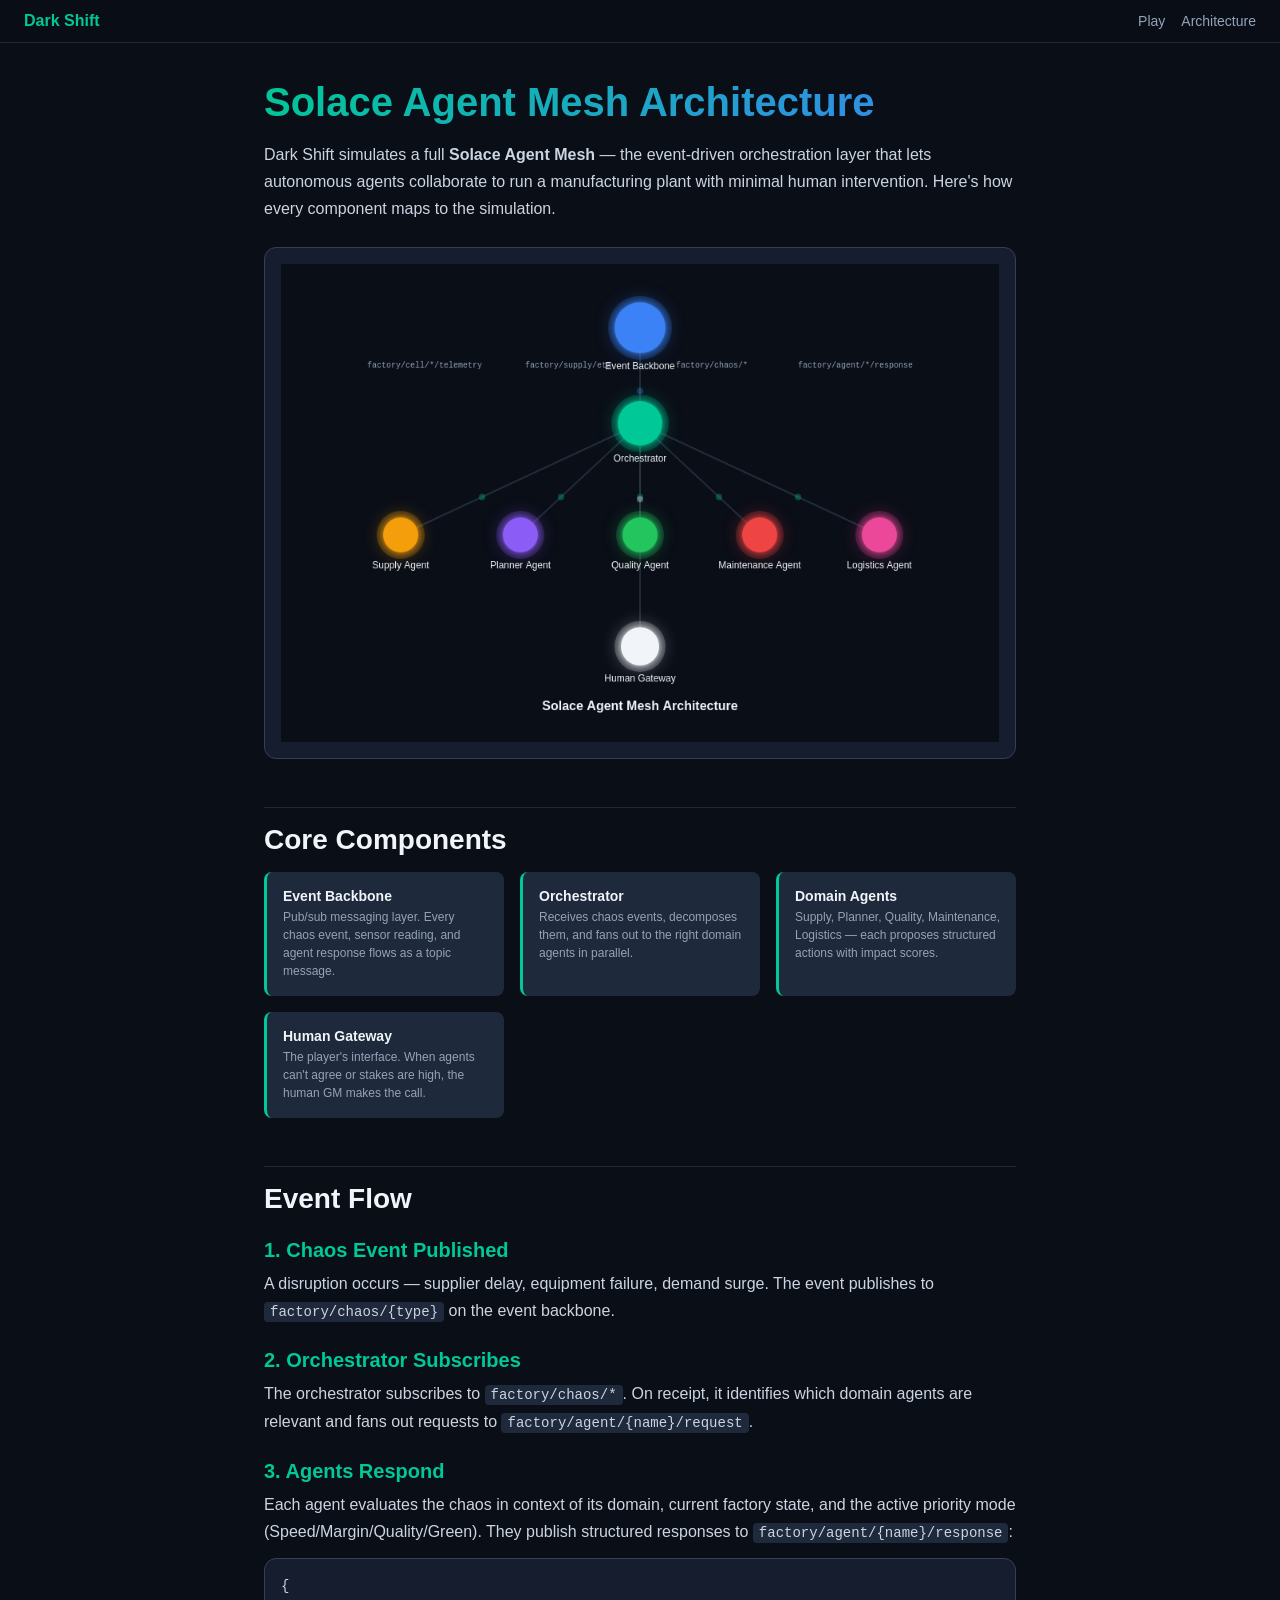
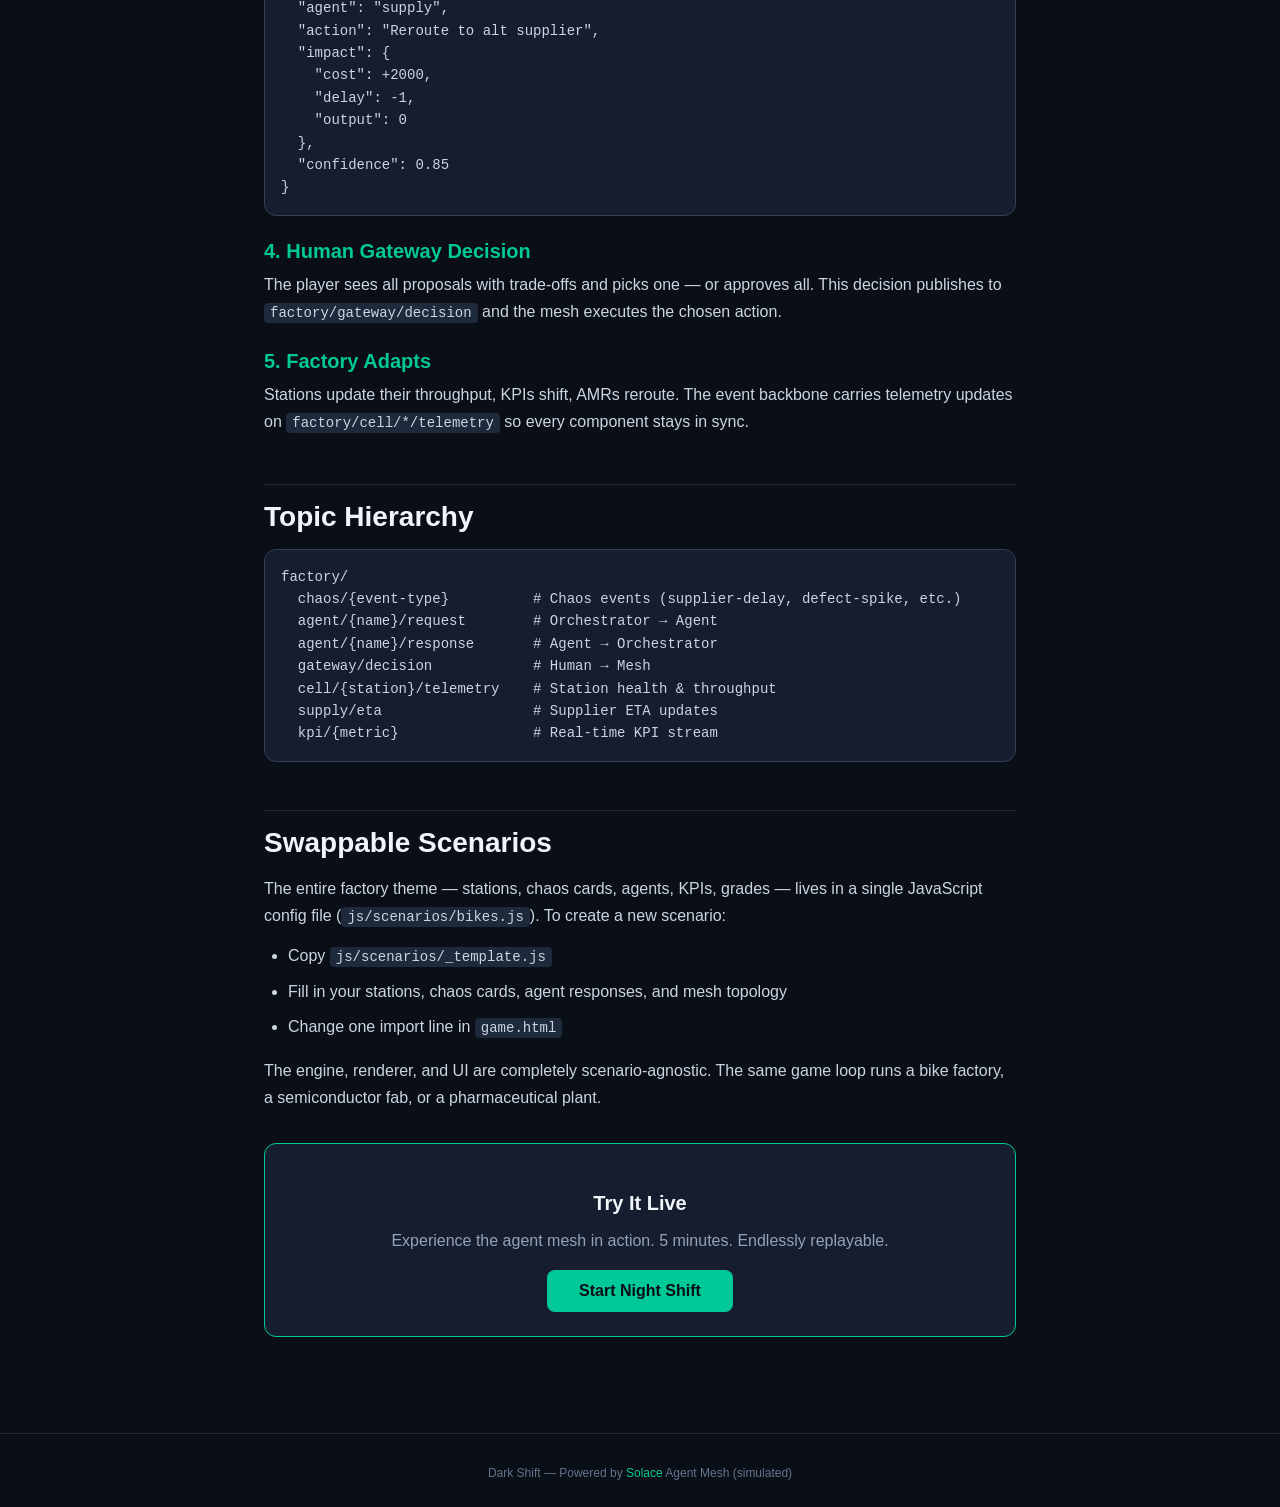
==== docs.html @ e668618f "Add composable Dark Shift factory simulation Multi-page architecture with swappable scenario configs" ====
<!DOCTYPE html>
<html lang="en">
<head>
<meta charset="UTF-8">
<meta name="viewport" content="width=device-width, initial-scale=1.0">
<title>Dark Shift — Solace Agent Mesh Architecture</title>
<meta name="description" content="How the Solace Agent Mesh powers the Dark Shift factory simulation">
<link rel="stylesheet" href="css/tokens.css">
<style>
  body { overflow-x: hidden; }

  .top-nav {
    position: fixed; top: 0; left: 0; right: 0; z-index: 50;
    padding: var(--sp-3) var(--sp-6);
    display: flex; justify-content: space-between; align-items: center;
    background: rgba(10,14,23,0.8); backdrop-filter: blur(12px);
    border-bottom: 1px solid var(--bg-2);
  }
  .top-nav .logo { font-weight: 700; font-size: var(--fs-md); color: var(--accent); }
  .top-nav .nav-links { display: flex; gap: var(--sp-4); }
  .top-nav .nav-links a { color: var(--fg-2); font-size: var(--fs-sm); transition: var(--transition); }
  .top-nav .nav-links a:hover { color: var(--accent); text-decoration: none; }

  .docs-container {
    max-width: 800px; margin: 0 auto;
    padding: 80px var(--sp-6) var(--sp-12);
  }

  .docs-container h1 {
    font-size: var(--fs-2xl); font-weight: 800; margin-bottom: var(--sp-4);
    background: linear-gradient(135deg, var(--accent), var(--info));
    -webkit-background-clip: text; -webkit-text-fill-color: transparent;
    background-clip: text;
  }
  .docs-container h2 {
    font-size: var(--fs-xl); font-weight: 700;
    margin-top: var(--sp-12); margin-bottom: var(--sp-4);
    padding-top: var(--sp-4); border-top: 1px solid var(--bg-2);
  }
  .docs-container h3 {
    font-size: var(--fs-lg); font-weight: 600;
    margin-top: var(--sp-6); margin-bottom: var(--sp-2);
    color: var(--accent);
  }
  .docs-container p, .docs-container li {
    font-size: var(--fs-md); color: var(--fg-1);
    line-height: 1.7; margin-bottom: var(--sp-3);
  }
  .docs-container ul { padding-left: var(--sp-6); margin-bottom: var(--sp-4); }
  .docs-container li { margin-bottom: var(--sp-2); }
  .docs-container code {
    font-family: var(--font-mono); font-size: var(--fs-sm);
    background: var(--bg-2); padding: 2px 6px; border-radius: 4px;
  }
  .docs-container pre {
    background: var(--bg-card); border: 1px solid var(--bg-3);
    border-radius: var(--radius-lg); padding: var(--sp-4);
    overflow-x: auto; margin-bottom: var(--sp-4);
    font-family: var(--font-mono); font-size: var(--fs-sm);
    color: var(--fg-1); line-height: 1.6;
  }

  /* Mesh diagram */
  .mesh-diagram {
    background: var(--bg-card); border: 1px solid var(--bg-3);
    border-radius: var(--radius-lg); padding: var(--sp-4);
    margin: var(--sp-6) 0; text-align: center;
  }
  .mesh-diagram canvas { max-width: 100%; }

  /* Component cards */
  .component-grid {
    display: grid; grid-template-columns: repeat(auto-fit, minmax(220px, 1fr));
    gap: var(--sp-4); margin: var(--sp-4) 0;
  }
  .component-card {
    background: var(--bg-2); border-radius: var(--radius);
    padding: var(--sp-4); border-left: 3px solid var(--accent);
  }
  .component-card h4 { font-size: var(--fs-sm); font-weight: 600; margin-bottom: var(--sp-1); }
  .component-card p { font-size: var(--fs-xs); color: var(--fg-2); line-height: 1.5; margin-bottom: 0; }

  .cta-box {
    background: var(--bg-card); border: 1px solid var(--accent);
    border-radius: var(--radius-lg); padding: var(--sp-6);
    text-align: center; margin-top: var(--sp-8);
  }
  .cta-box h3 { color: var(--fg-0); margin-bottom: var(--sp-3); }
  .cta-box p { color: var(--fg-2); margin-bottom: var(--sp-4); }

  footer {
    padding: var(--sp-8); text-align: center;
    color: var(--fg-3); font-size: var(--fs-xs);
    border-top: 1px solid var(--bg-2); margin-top: var(--sp-12);
  }
  footer a { color: var(--accent); }
</style>
</head>
<body>

<!-- NAV -->
<nav class="top-nav">
  <a href="index.html" class="logo" style="text-decoration:none;">Dark Shift</a>
  <div class="nav-links">
    <a href="game.html">Play</a>
    <a href="docs.html">Architecture</a>
  </div>
</nav>

<div class="docs-container">

<h1>Solace Agent Mesh Architecture</h1>
<p>
  Dark Shift simulates a full <strong>Solace Agent Mesh</strong> — the event-driven orchestration layer
  that lets autonomous agents collaborate to run a manufacturing plant with minimal human intervention.
  Here's how every component maps to the simulation.
</p>

<!-- Live Mesh Diagram -->
<div class="mesh-diagram">
  <canvas id="mesh-canvas" width="900" height="600"></canvas>
</div>

<h2>Core Components</h2>

<div class="component-grid">
  <div class="component-card">
    <h4>Event Backbone</h4>
    <p>Pub/sub messaging layer. Every chaos event, sensor reading, and agent response flows as a topic message.</p>
  </div>
  <div class="component-card">
    <h4>Orchestrator</h4>
    <p>Receives chaos events, decomposes them, and fans out to the right domain agents in parallel.</p>
  </div>
  <div class="component-card">
    <h4>Domain Agents</h4>
    <p>Supply, Planner, Quality, Maintenance, Logistics — each proposes structured actions with impact scores.</p>
  </div>
  <div class="component-card">
    <h4>Human Gateway</h4>
    <p>The player's interface. When agents can't agree or stakes are high, the human GM makes the call.</p>
  </div>
</div>

<h2>Event Flow</h2>

<h3>1. Chaos Event Published</h3>
<p>
  A disruption occurs — supplier delay, equipment failure, demand surge. The event publishes to
  <code>factory/chaos/{type}</code> on the event backbone.
</p>

<h3>2. Orchestrator Subscribes</h3>
<p>
  The orchestrator subscribes to <code>factory/chaos/*</code>. On receipt, it identifies which
  domain agents are relevant and fans out requests to <code>factory/agent/{name}/request</code>.
</p>

<h3>3. Agents Respond</h3>
<p>
  Each agent evaluates the chaos in context of its domain, current factory state, and the active
  priority mode (Speed/Margin/Quality/Green). They publish structured responses to
  <code>factory/agent/{name}/response</code>:
</p>
<pre>{
  "agent": "supply",
  "action": "Reroute to alt supplier",
  "impact": {
    "cost": +2000,
    "delay": -1,
    "output": 0
  },
  "confidence": 0.85
}</pre>

<h3>4. Human Gateway Decision</h3>
<p>
  The player sees all proposals with trade-offs and picks one — or approves all. This decision
  publishes to <code>factory/gateway/decision</code> and the mesh executes the chosen action.
</p>

<h3>5. Factory Adapts</h3>
<p>
  Stations update their throughput, KPIs shift, AMRs reroute. The event backbone carries
  telemetry updates on <code>factory/cell/*/telemetry</code> so every component stays in sync.
</p>

<h2>Topic Hierarchy</h2>
<pre>factory/
  chaos/{event-type}          # Chaos events (supplier-delay, defect-spike, etc.)
  agent/{name}/request        # Orchestrator → Agent
  agent/{name}/response       # Agent → Orchestrator
  gateway/decision            # Human → Mesh
  cell/{station}/telemetry    # Station health & throughput
  supply/eta                  # Supplier ETA updates
  kpi/{metric}                # Real-time KPI stream</pre>

<h2>Swappable Scenarios</h2>
<p>
  The entire factory theme — stations, chaos cards, agents, KPIs, grades — lives in a single
  JavaScript config file (<code>js/scenarios/bikes.js</code>). To create a new scenario:
</p>
<ul>
  <li>Copy <code>js/scenarios/_template.js</code></li>
  <li>Fill in your stations, chaos cards, agent responses, and mesh topology</li>
  <li>Change one import line in <code>game.html</code></li>
</ul>
<p>
  The engine, renderer, and UI are completely scenario-agnostic. The same game loop runs
  a bike factory, a semiconductor fab, or a pharmaceutical plant.
</p>

<div class="cta-box">
  <h3>Try It Live</h3>
  <p>Experience the agent mesh in action. 5 minutes. Endlessly replayable.</p>
  <a href="game.html" class="btn btn-primary btn-lg">Start Night Shift</a>
</div>

</div>

<footer>
  <p>Dark Shift — Powered by <a href="https://solace.com" target="_blank" rel="noopener">Solace</a> Agent Mesh (simulated)</p>
</footer>

<!-- Render mesh diagram -->
<script type="module">
  import scenario from './js/scenarios/bikes.js';

  const canvas = document.getElementById('mesh-canvas');
  const ctx = canvas.getContext('2d');
  const w = 900, h = 600;

  function draw() {
    const isDark = document.documentElement.getAttribute('data-theme') !== 'light';
    const bg = isDark ? '#0a0e17' : '#f8fafc';
    const fg = isDark ? '#f1f5f9' : '#0f172a';
    const fg2 = isDark ? '#94a3b8' : '#64748b';
    const line = isDark ? '#334155' : '#cbd5e1';

    ctx.fillStyle = bg;
    ctx.fillRect(0, 0, w, h);

    const nodes = scenario.meshNodes || [];
    const edges = scenario.meshEdges || [];
    const topics = scenario.meshTopics || [];

    edges.forEach(([fromId, toId]) => {
      const from = nodes.find(n => n.id === fromId);
      const to = nodes.find(n => n.id === toId);
      if (!from || !to) return;
      ctx.save();
      ctx.strokeStyle = line; ctx.lineWidth = 2; ctx.globalAlpha = 0.6;
      ctx.beginPath(); ctx.moveTo(from.x, from.y); ctx.lineTo(to.x, to.y); ctx.stroke();
      const t = (Date.now() % 2000) / 2000;
      ctx.fillStyle = from.color; ctx.globalAlpha = 1 - t;
      ctx.beginPath();
      ctx.arc(from.x + (to.x - from.x) * t, from.y + (to.y - from.y) * t, 4, 0, Math.PI * 2);
      ctx.fill();
      ctx.restore();
    });

    nodes.forEach(n => {
      ctx.save();
      ctx.shadowColor = n.color; ctx.shadowBlur = 20;
      ctx.fillStyle = n.color; ctx.globalAlpha = 0.2;
      ctx.beginPath(); ctx.arc(n.x, n.y, n.size + 8, 0, Math.PI * 2); ctx.fill();
      ctx.globalAlpha = 1; ctx.shadowBlur = 10;
      ctx.beginPath(); ctx.arc(n.x, n.y, n.size, 0, Math.PI * 2); ctx.fill();
      ctx.shadowBlur = 0; ctx.fillStyle = fg;
      ctx.font = '12px Inter, sans-serif'; ctx.textAlign = 'center';
      ctx.fillText(n.label, n.x, n.y + n.size + 20);
      ctx.restore();
    });

    ctx.fillStyle = fg2; ctx.font = '10px JetBrains Mono, monospace'; ctx.textAlign = 'center';
    topics.forEach((t, i) => {
      const spacing = w / (topics.length + 1);
      ctx.fillText(t, spacing * (i + 1), 130);
    });

    ctx.fillStyle = fg; ctx.font = 'bold 16px Inter, sans-serif'; ctx.textAlign = 'center';
    ctx.fillText('Solace Agent Mesh Architecture', 450, 560);

    requestAnimationFrame(draw);
  }
  draw();
</script>
</body>
</html>
---- css/tokens.css ----
/* ═══════════════════════════════════════════
   DESIGN TOKENS — Nexus Palette
   Shared across all pages.
   ═══════════════════════════════════════════ */
:root {
  --bg-0: #0a0e17; --bg-1: #111827; --bg-2: #1e293b;
  --bg-3: #334155; --bg-card: #151d2e;
  --fg-0: #f1f5f9; --fg-1: #cbd5e1; --fg-2: #94a3b8; --fg-3: #64748b;
  --accent: #00c896; --accent-dim: #00a87d; --accent-glow: rgba(0,200,150,0.25);
  --warn: #f59e0b; --danger: #ef4444; --info: #3b82f6;
  --success: #22c55e;
  --sp-1: 4px; --sp-2: 8px; --sp-3: 12px; --sp-4: 16px;
  --sp-5: 20px; --sp-6: 24px; --sp-8: 32px; --sp-12: 48px;
  --radius: 8px; --radius-lg: 12px;
  --font: 'Inter', -apple-system, BlinkMacSystemFont, 'Segoe UI', sans-serif;
  --font-mono: 'JetBrains Mono', 'Fira Code', monospace;
  --fs-xs: clamp(0.7rem, 0.65rem + 0.25vw, 0.75rem);
  --fs-sm: clamp(0.8rem, 0.75rem + 0.25vw, 0.875rem);
  --fs-md: clamp(0.9rem, 0.85rem + 0.25vw, 1rem);
  --fs-lg: clamp(1.1rem, 1rem + 0.5vw, 1.25rem);
  --fs-xl: clamp(1.3rem, 1.1rem + 1vw, 1.75rem);
  --fs-2xl: clamp(1.6rem, 1.2rem + 2vw, 2.5rem);
  --fs-3xl: clamp(2rem, 1.5rem + 2.5vw, 3.5rem);
  --transition: 200ms ease;
  --shadow: 0 4px 24px rgba(0,0,0,0.4);
  --shadow-glow: 0 0 20px var(--accent-glow);
  color-scheme: dark;
}
[data-theme="light"] {
  --bg-0: #f8fafc; --bg-1: #f1f5f9; --bg-2: #e2e8f0;
  --bg-3: #cbd5e1; --bg-card: #ffffff;
  --fg-0: #0f172a; --fg-1: #334155; --fg-2: #64748b; --fg-3: #94a3b8;
  --shadow: 0 4px 24px rgba(0,0,0,0.1);
  color-scheme: light;
}

/* ═══════════════════════════════════════════
   RESET & BASE
   ═══════════════════════════════════════════ */
*, *::before, *::after { box-sizing: border-box; margin: 0; padding: 0; }
html { font-family: var(--font); font-size: 16px; -webkit-font-smoothing: antialiased; }
body { background: var(--bg-0); color: var(--fg-0); min-height: 100dvh; }
a { color: var(--accent); text-decoration: none; }
a:hover { text-decoration: underline; }
button { font-family: inherit; cursor: pointer; border: none; background: none; color: inherit; }
canvas { display: block; }

/* ═══════════════════════════════════════════
   SHARED COMPONENTS
   ═══════════════════════════════════════════ */

/* Buttons */
.btn {
  padding: var(--sp-2) var(--sp-4); border-radius: var(--radius);
  font-size: var(--fs-sm); font-weight: 600;
  transition: var(--transition); display: inline-flex;
  align-items: center; gap: var(--sp-2);
}
.btn-primary { background: var(--accent); color: var(--bg-0); }
.btn-primary:hover { background: var(--accent-dim); }
.btn-secondary { background: var(--bg-2); color: var(--fg-1); border: 1px solid var(--bg-3); }
.btn-secondary:hover { background: var(--bg-3); }
.btn-danger { background: var(--danger); color: white; }
.btn-danger:hover { background: #dc2626; }
.btn-sm { padding: var(--sp-1) var(--sp-3); font-size: var(--fs-xs); }
.btn-lg { padding: var(--sp-3) var(--sp-8); font-size: var(--fs-md); }
.btn-block { width: 100%; justify-content: center; }

/* Toast */
.toast {
  position: fixed; top: var(--sp-4); left: 50%; transform: translateX(-50%);
  background: var(--bg-card); border: 1px solid var(--bg-3);
  border-radius: var(--radius-lg); padding: var(--sp-3) var(--sp-5);
  font-size: var(--fs-sm); z-index: 200;
  animation: toastIn 0.3s ease-out, toastOut 0.3s ease-in 2.7s forwards;
  box-shadow: var(--shadow);
}
@keyframes toastIn { from { opacity: 0; transform: translateX(-50%) translateY(-20px); } to { opacity: 1; transform: translateX(-50%) translateY(0); } }
@keyframes toastOut { from { opacity: 1; } to { opacity: 0; } }
@keyframes fadeIn { from { opacity: 0; } to { opacity: 1; } }
@keyframes cardSlideIn { from { opacity: 0; transform: translateY(-20px); } to { opacity: 1; transform: translateY(0); } }

/* Scrollbar */
::-webkit-scrollbar { width: 6px; }
::-webkit-scrollbar-track { background: transparent; }
::-webkit-scrollbar-thumb { background: var(--bg-3); border-radius: 3px; }

/* ═══════════════════════════════════════════
   GAME-SPECIFIC LAYOUT (used by game.html)
   ═══════════════════════════════════════════ */
body.game-page { overflow: hidden; display: flex; flex-direction: column; }

#app {
  display: grid;
  grid-template-columns: 56px 1fr 320px;
  grid-template-rows: 1fr auto;
  height: 100dvh; width: 100vw; gap: 0;
}

/* Left Sidebar */
#sidebar {
  grid-column: 1; grid-row: 1 / -1;
  background: var(--bg-1); border-right: 1px solid var(--bg-3);
  display: flex; flex-direction: column;
  align-items: center; padding: var(--sp-3) 0;
  gap: var(--sp-3); z-index: 10;
}
.sidebar-btn {
  width: 40px; height: 40px; border-radius: var(--radius);
  display: grid; place-items: center;
  background: var(--bg-2); transition: var(--transition);
  position: relative;
}
.sidebar-btn:hover, .sidebar-btn.active { background: var(--accent); color: var(--bg-0); }
.sidebar-btn svg { width: 20px; height: 20px; }
.sidebar-btn .badge {
  position: absolute; top: -4px; right: -4px;
  background: var(--danger); color: white;
  font-size: 10px; min-width: 16px; height: 16px;
  border-radius: 99px; display: grid; place-items: center; font-weight: 700;
}

/* Factory Canvas */
#factory-area {
  grid-column: 2; grid-row: 1;
  position: relative; overflow: hidden; background: var(--bg-0);
}
#factory-canvas { width: 100%; height: 100%; }

.factory-hud {
  position: absolute; top: var(--sp-3); left: var(--sp-3);
  display: flex; gap: var(--sp-2); z-index: 5;
}
.hud-pill {
  background: var(--bg-card); border: 1px solid var(--bg-3);
  border-radius: 99px; padding: var(--sp-1) var(--sp-3);
  font-size: var(--fs-xs); color: var(--fg-2);
  display: flex; align-items: center; gap: var(--sp-1);
  backdrop-filter: blur(8px);
}
.hud-pill .dot { width: 8px; height: 8px; border-radius: 50%; }
.hud-pill .dot.green { background: var(--success); box-shadow: 0 0 6px var(--success); }
.hud-pill .dot.yellow { background: var(--warn); box-shadow: 0 0 6px var(--warn); }
.hud-pill .dot.red { background: var(--danger); box-shadow: 0 0 6px var(--danger); }

#timer-display {
  position: absolute; top: var(--sp-3); right: var(--sp-3);
  background: var(--bg-card); border: 1px solid var(--bg-3);
  border-radius: var(--radius); padding: var(--sp-2) var(--sp-4);
  font-family: var(--font-mono); font-size: var(--fs-lg);
  color: var(--accent); z-index: 5; backdrop-filter: blur(8px);
}

/* Right Panel */
#right-panel {
  grid-column: 3; grid-row: 1;
  background: var(--bg-1); border-left: 1px solid var(--bg-3);
  display: flex; flex-direction: column;
  overflow-y: auto; overflow-x: hidden;
}
.panel-section { padding: var(--sp-4); border-bottom: 1px solid var(--bg-2); }
.panel-title {
  font-size: var(--fs-sm); font-weight: 600;
  color: var(--fg-2); text-transform: uppercase;
  letter-spacing: 0.05em; margin-bottom: var(--sp-3);
}

/* Chaos Card */
.chaos-card {
  background: var(--bg-card); border: 1px solid var(--bg-3);
  border-radius: var(--radius-lg); padding: var(--sp-4);
  position: relative; overflow: hidden; transition: var(--transition);
  animation: cardSlideIn 0.4s ease-out;
}
.chaos-card::before {
  content: ''; position: absolute; top: 0; left: 0; right: 0;
  height: 3px; background: var(--danger);
}
.chaos-card.warn::before { background: var(--warn); }
.chaos-card.info::before { background: var(--info); }
.chaos-card .card-title { font-size: var(--fs-md); font-weight: 600; margin-bottom: var(--sp-1); }
.chaos-card .card-desc { font-size: var(--fs-sm); color: var(--fg-2); line-height: 1.5; margin-bottom: var(--sp-3); }

/* Agent Proposals */
.agent-proposal {
  background: var(--bg-2); border-radius: var(--radius);
  padding: var(--sp-3); margin-bottom: var(--sp-2);
  border-left: 3px solid var(--accent);
  font-size: var(--fs-sm); cursor: pointer; transition: var(--transition);
}
.agent-proposal:hover { background: var(--bg-3); box-shadow: var(--shadow-glow); }
.agent-proposal .agent-name {
  font-weight: 600; color: var(--accent); font-size: var(--fs-xs);
  text-transform: uppercase; letter-spacing: 0.05em;
}
.agent-proposal .agent-action { color: var(--fg-1); margin-top: var(--sp-1); }
.agent-proposal .agent-impact { display: flex; gap: var(--sp-3); margin-top: var(--sp-2); font-size: var(--fs-xs); color: var(--fg-3); }
.impact-tag { padding: 2px 6px; border-radius: 4px; font-weight: 500; }
.impact-tag.positive { background: rgba(34,197,94,0.15); color: var(--success); }
.impact-tag.negative { background: rgba(239,68,68,0.15); color: var(--danger); }
.impact-tag.neutral { background: rgba(59,130,246,0.15); color: var(--info); }

/* Priority Dial */
#priority-dial { display: grid; grid-template-columns: 1fr 1fr; gap: var(--sp-2); }
.dial-btn {
  padding: var(--sp-3); border-radius: var(--radius);
  background: var(--bg-2); border: 2px solid transparent;
  text-align: center; transition: var(--transition);
  font-size: var(--fs-sm); font-weight: 500;
}
.dial-btn:hover { border-color: var(--fg-3); }
.dial-btn.active { border-color: var(--accent); background: rgba(0,200,150,0.1); color: var(--accent); }
.dial-btn .dial-icon { font-size: var(--fs-lg); margin-bottom: var(--sp-1); display: block; }

/* Bottom Dashboard */
#dashboard {
  grid-column: 1 / -1; grid-row: 2;
  background: var(--bg-1); border-top: 1px solid var(--bg-3);
  display: flex; align-items: center;
  padding: var(--sp-3) var(--sp-4);
  gap: var(--sp-6); overflow-x: auto; min-height: 72px;
}
.kpi { display: flex; flex-direction: column; gap: 2px; min-width: 100px; }
.kpi-label { font-size: var(--fs-xs); color: var(--fg-3); text-transform: uppercase; letter-spacing: 0.04em; }
.kpi-value { font-size: var(--fs-xl); font-weight: 700; font-family: var(--font-mono); transition: color 0.3s; }
.kpi-sep { width: 1px; height: 40px; background: var(--bg-3); flex-shrink: 0; }

/* Overlays */
#mesh-overlay {
  position: fixed; inset: 0; z-index: 50;
  background: rgba(10,14,23,0.85); backdrop-filter: blur(12px);
  display: none; place-items: center; opacity: 0; transition: opacity 0.3s;
}
#mesh-overlay.visible { display: grid; opacity: 1; }
#mesh-overlay canvas { max-width: 90vw; max-height: 80vh; }

.game-screen {
  position: fixed; inset: 0; z-index: 100; background: var(--bg-0);
  display: none; flex-direction: column;
}
.game-screen.visible { display: flex; justify-content: center; align-items: center; }

#intro-screen { text-align: center; }
#intro-screen h1 {
  font-size: var(--fs-2xl); font-weight: 800;
  background: linear-gradient(135deg, var(--accent), var(--info));
  -webkit-background-clip: text; -webkit-text-fill-color: transparent;
  background-clip: text; margin-bottom: var(--sp-3);
}
#intro-screen .subtitle { font-size: var(--fs-lg); color: var(--fg-2); margin-bottom: var(--sp-8); max-width: 500px; }

#gameover-screen { text-align: center; }
#gameover-screen h1 { font-size: var(--fs-2xl); font-weight: 800; margin-bottom: var(--sp-2); }
.final-grade { font-size: 4rem; font-weight: 900; color: var(--accent); margin: var(--sp-4) 0; }
.final-stats { display: grid; grid-template-columns: repeat(3, 1fr); gap: var(--sp-4); margin: var(--sp-6) 0; max-width: 500px; }
.final-stat { text-align: center; }
.final-stat .val { font-size: var(--fs-xl); font-weight: 700; font-family: var(--font-mono); }
.final-stat .lbl { font-size: var(--fs-xs); color: var(--fg-3); margin-top: var(--sp-1); }

/* Event Log */
#event-log {
  position: fixed; left: 64px; bottom: 80px;
  width: 340px; max-height: 300px;
  background: var(--bg-card); border: 1px solid var(--bg-3);
  border-radius: var(--radius-lg); overflow: hidden; z-index: 20;
  display: none; backdrop-filter: blur(8px);
}
#event-log.visible { display: block; }
#event-log .log-header { padding: var(--sp-3) var(--sp-4); border-bottom: 1px solid var(--bg-2); font-size: var(--fs-sm); font-weight: 600; }
#event-log .log-body { overflow-y: auto; max-height: 250px; padding: var(--sp-2); }
.log-entry {
  padding: var(--sp-2) var(--sp-3); font-size: var(--fs-xs); color: var(--fg-2);
  border-bottom: 1px solid var(--bg-2); display: flex; gap: var(--sp-2); animation: fadeIn 0.3s;
}
.log-entry .log-time { color: var(--fg-3); font-family: var(--font-mono); white-space: nowrap; }
.log-entry .log-topic { color: var(--accent); font-family: var(--font-mono); }

/* Responsive */
@media (max-width: 900px) {
  #app { grid-template-columns: 48px 1fr; grid-template-rows: 1fr 200px auto; }
  #right-panel {
    grid-column: 1 / -1; grid-row: 2;
    flex-direction: row; overflow-x: auto;
    border-left: none; border-top: 1px solid var(--bg-3);
  }
  #dashboard { grid-row: 3; }
}
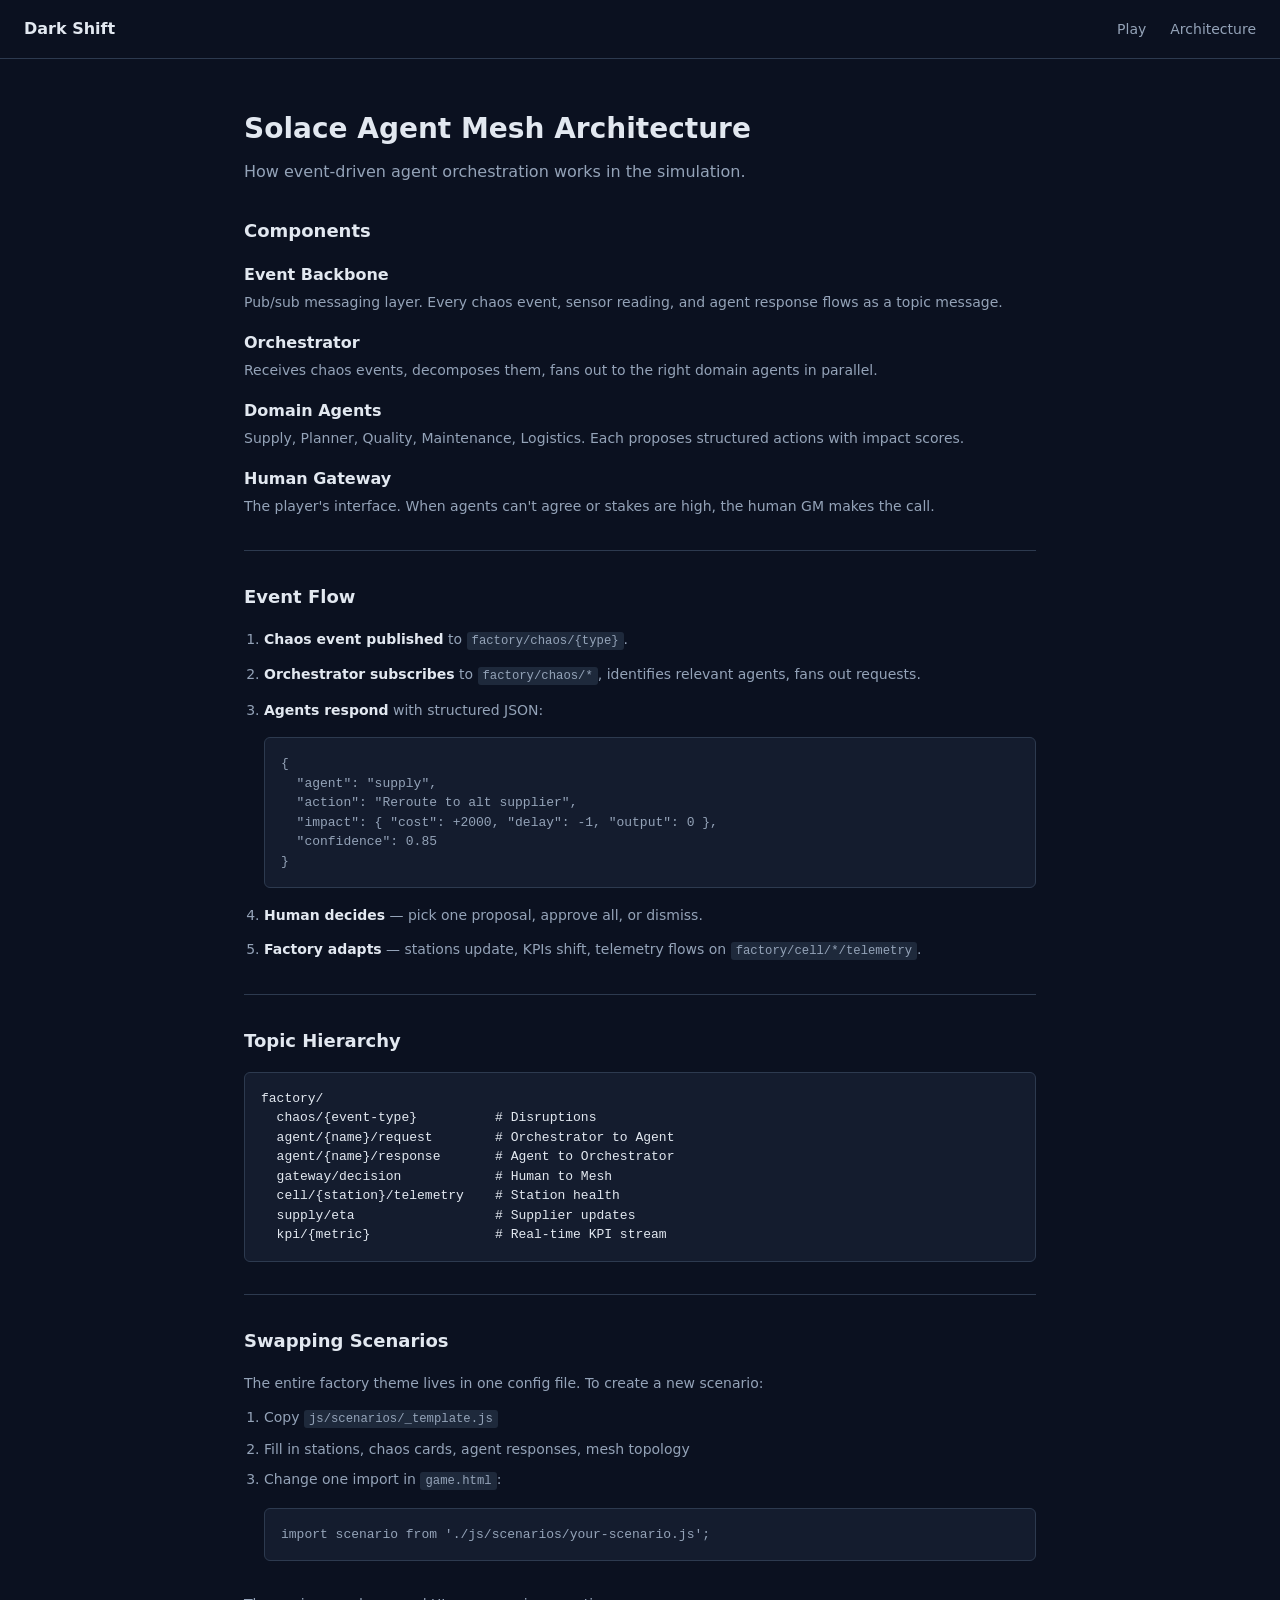
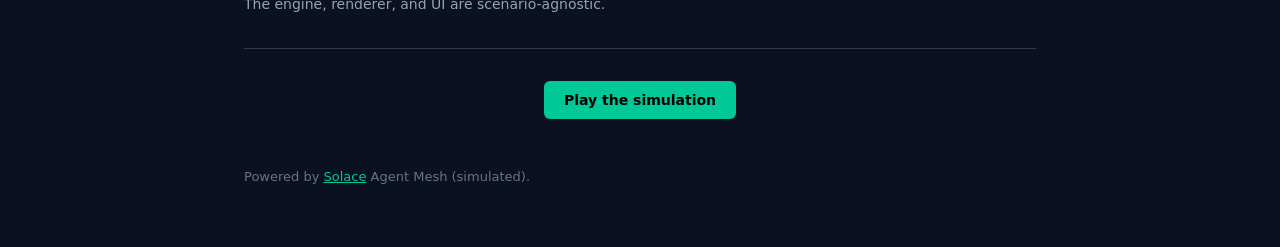
==== commit 9565f871: "Simplify to minimal traditional design - Strip CSS: remove animations, glows, backdrop-filter, shado" ====
--- a/docs.html
+++ b/docs.html
@@ -3,287 +3,116 @@
 <head>
 <meta charset="UTF-8">
 <meta name="viewport" content="width=device-width, initial-scale=1.0">
-<title>Dark Shift — Solace Agent Mesh Architecture</title>
-<meta name="description" content="How the Solace Agent Mesh powers the Dark Shift factory simulation">
+<title>Dark Shift — Architecture</title>
 <link rel="stylesheet" href="css/tokens.css">
-<style>
-  body { overflow-x: hidden; }
-
-  .top-nav {
-    position: fixed; top: 0; left: 0; right: 0; z-index: 50;
-    padding: var(--sp-3) var(--sp-6);
-    display: flex; justify-content: space-between; align-items: center;
-    background: rgba(10,14,23,0.8); backdrop-filter: blur(12px);
-    border-bottom: 1px solid var(--bg-2);
-  }
-  .top-nav .logo { font-weight: 700; font-size: var(--fs-md); color: var(--accent); }
-  .top-nav .nav-links { display: flex; gap: var(--sp-4); }
-  .top-nav .nav-links a { color: var(--fg-2); font-size: var(--fs-sm); transition: var(--transition); }
-  .top-nav .nav-links a:hover { color: var(--accent); text-decoration: none; }
-
-  .docs-container {
-    max-width: 800px; margin: 0 auto;
-    padding: 80px var(--sp-6) var(--sp-12);
-  }
-
-  .docs-container h1 {
-    font-size: var(--fs-2xl); font-weight: 800; margin-bottom: var(--sp-4);
-    background: linear-gradient(135deg, var(--accent), var(--info));
-    -webkit-background-clip: text; -webkit-text-fill-color: transparent;
-    background-clip: text;
-  }
-  .docs-container h2 {
-    font-size: var(--fs-xl); font-weight: 700;
-    margin-top: var(--sp-12); margin-bottom: var(--sp-4);
-    padding-top: var(--sp-4); border-top: 1px solid var(--bg-2);
-  }
-  .docs-container h3 {
-    font-size: var(--fs-lg); font-weight: 600;
-    margin-top: var(--sp-6); margin-bottom: var(--sp-2);
-    color: var(--accent);
-  }
-  .docs-container p, .docs-container li {
-    font-size: var(--fs-md); color: var(--fg-1);
-    line-height: 1.7; margin-bottom: var(--sp-3);
-  }
-  .docs-container ul { padding-left: var(--sp-6); margin-bottom: var(--sp-4); }
-  .docs-container li { margin-bottom: var(--sp-2); }
-  .docs-container code {
-    font-family: var(--font-mono); font-size: var(--fs-sm);
-    background: var(--bg-2); padding: 2px 6px; border-radius: 4px;
-  }
-  .docs-container pre {
-    background: var(--bg-card); border: 1px solid var(--bg-3);
-    border-radius: var(--radius-lg); padding: var(--sp-4);
-    overflow-x: auto; margin-bottom: var(--sp-4);
-    font-family: var(--font-mono); font-size: var(--fs-sm);
-    color: var(--fg-1); line-height: 1.6;
-  }
-
-  /* Mesh diagram */
-  .mesh-diagram {
-    background: var(--bg-card); border: 1px solid var(--bg-3);
-    border-radius: var(--radius-lg); padding: var(--sp-4);
-    margin: var(--sp-6) 0; text-align: center;
-  }
-  .mesh-diagram canvas { max-width: 100%; }
-
-  /* Component cards */
-  .component-grid {
-    display: grid; grid-template-columns: repeat(auto-fit, minmax(220px, 1fr));
-    gap: var(--sp-4); margin: var(--sp-4) 0;
-  }
-  .component-card {
-    background: var(--bg-2); border-radius: var(--radius);
-    padding: var(--sp-4); border-left: 3px solid var(--accent);
-  }
-  .component-card h4 { font-size: var(--fs-sm); font-weight: 600; margin-bottom: var(--sp-1); }
-  .component-card p { font-size: var(--fs-xs); color: var(--fg-2); line-height: 1.5; margin-bottom: 0; }
-
-  .cta-box {
-    background: var(--bg-card); border: 1px solid var(--accent);
-    border-radius: var(--radius-lg); padding: var(--sp-6);
-    text-align: center; margin-top: var(--sp-8);
-  }
-  .cta-box h3 { color: var(--fg-0); margin-bottom: var(--sp-3); }
-  .cta-box p { color: var(--fg-2); margin-bottom: var(--sp-4); }
-
-  footer {
-    padding: var(--sp-8); text-align: center;
-    color: var(--fg-3); font-size: var(--fs-xs);
-    border-top: 1px solid var(--bg-2); margin-top: var(--sp-12);
-  }
-  footer a { color: var(--accent); }
-</style>
 </head>
 <body>
 
-<!-- NAV -->
-<nav class="top-nav">
-  <a href="index.html" class="logo" style="text-decoration:none;">Dark Shift</a>
+<nav class="nav">
+  <a href="index.html" class="nav-logo">Dark Shift</a>
   <div class="nav-links">
     <a href="game.html">Play</a>
     <a href="docs.html">Architecture</a>
   </div>
 </nav>
 
-<div class="docs-container">
+<main class="container" style="padding-top:48px; padding-bottom:64px;">
 
-<h1>Solace Agent Mesh Architecture</h1>
-<p>
-  Dark Shift simulates a full <strong>Solace Agent Mesh</strong> — the event-driven orchestration layer
-  that lets autonomous agents collaborate to run a manufacturing plant with minimal human intervention.
-  Here's how every component maps to the simulation.
+<h1 style="font-size:1.75rem; font-weight:700; margin-bottom:8px;">Solace Agent Mesh Architecture</h1>
+<p style="color:var(--fg-m); margin-bottom:32px;">
+  How event-driven agent orchestration works in the simulation.
 </p>
 
-<!-- Live Mesh Diagram -->
-<div class="mesh-diagram">
-  <canvas id="mesh-canvas" width="900" height="600"></canvas>
+<h2 style="font-size:1.125rem; font-weight:600; margin-bottom:16px;">Components</h2>
+
+<dl style="margin-bottom:32px;">
+  <dt style="font-weight:600; margin-bottom:4px;">Event Backbone</dt>
+  <dd style="color:var(--fg-m); font-size:0.875rem; margin-bottom:16px; padding-left:0;">
+    Pub/sub messaging layer. Every chaos event, sensor reading, and agent response flows as a topic message.
+  </dd>
+  <dt style="font-weight:600; margin-bottom:4px;">Orchestrator</dt>
+  <dd style="color:var(--fg-m); font-size:0.875rem; margin-bottom:16px; padding-left:0;">
+    Receives chaos events, decomposes them, fans out to the right domain agents in parallel.
+  </dd>
+  <dt style="font-weight:600; margin-bottom:4px;">Domain Agents</dt>
+  <dd style="color:var(--fg-m); font-size:0.875rem; margin-bottom:16px; padding-left:0;">
+    Supply, Planner, Quality, Maintenance, Logistics. Each proposes structured actions with impact scores.
+  </dd>
+  <dt style="font-weight:600; margin-bottom:4px;">Human Gateway</dt>
+  <dd style="color:var(--fg-m); font-size:0.875rem; margin-bottom:16px; padding-left:0;">
+    The player's interface. When agents can't agree or stakes are high, the human GM makes the call.
+  </dd>
+</dl>
+
+<hr>
+
+<h2 style="font-size:1.125rem; font-weight:600; margin-top:32px; margin-bottom:16px;">Event Flow</h2>
+
+<ol style="color:var(--fg-m); font-size:0.875rem; padding-left:20px; margin-bottom:32px;">
+  <li style="margin-bottom:12px;">
+    <strong style="color:var(--fg);">Chaos event published</strong> to <code>factory/chaos/{type}</code>.
+  </li>
+  <li style="margin-bottom:12px;">
+    <strong style="color:var(--fg);">Orchestrator subscribes</strong> to <code>factory/chaos/*</code>, identifies relevant agents, fans out requests.
+  </li>
+  <li style="margin-bottom:12px;">
+    <strong style="color:var(--fg);">Agents respond</strong> with structured JSON:
+    <pre>{
+  "agent": "supply",
+  "action": "Reroute to alt supplier",
+  "impact": { "cost": +2000, "delay": -1, "output": 0 },
+  "confidence": 0.85
+}</pre>
+  </li>
+  <li style="margin-bottom:12px;">
+    <strong style="color:var(--fg);">Human decides</strong> — pick one proposal, approve all, or dismiss.
+  </li>
+  <li style="margin-bottom:12px;">
+    <strong style="color:var(--fg);">Factory adapts</strong> — stations update, KPIs shift, telemetry flows on <code>factory/cell/*/telemetry</code>.
+  </li>
+</ol>
+
+<hr>
+
+<h2 style="font-size:1.125rem; font-weight:600; margin-top:32px; margin-bottom:16px;">Topic Hierarchy</h2>
+
+<pre>factory/
+  chaos/{event-type}          # Disruptions
+  agent/{name}/request        # Orchestrator to Agent
+  agent/{name}/response       # Agent to Orchestrator
+  gateway/decision            # Human to Mesh
+  cell/{station}/telemetry    # Station health
+  supply/eta                  # Supplier updates
+  kpi/{metric}                # Real-time KPI stream</pre>
+
+<hr>
+
+<h2 style="font-size:1.125rem; font-weight:600; margin-top:32px; margin-bottom:16px;">Swapping Scenarios</h2>
+
+<p style="color:var(--fg-m); font-size:0.875rem; margin-bottom:12px;">
+  The entire factory theme lives in one config file. To create a new scenario:
+</p>
+<ol style="color:var(--fg-m); font-size:0.875rem; padding-left:20px; margin-bottom:32px;">
+  <li style="margin-bottom:8px;">Copy <code>js/scenarios/_template.js</code></li>
+  <li style="margin-bottom:8px;">Fill in stations, chaos cards, agent responses, mesh topology</li>
+  <li style="margin-bottom:8px;">Change one import in <code>game.html</code>:
+    <pre>import scenario from './js/scenarios/your-scenario.js';</pre>
+  </li>
+</ol>
+<p style="color:var(--fg-m); font-size:0.875rem;">
+  The engine, renderer, and UI are scenario-agnostic.
+</p>
+
+<hr>
+
+<div style="margin-top:32px; text-align:center;">
+  <a href="game.html" class="btn btn-primary">Play the simulation</a>
 </div>
 
-<h2>Core Components</h2>
-
-<div class="component-grid">
-  <div class="component-card">
-    <h4>Event Backbone</h4>
-    <p>Pub/sub messaging layer. Every chaos event, sensor reading, and agent response flows as a topic message.</p>
-  </div>
-  <div class="component-card">
-    <h4>Orchestrator</h4>
-    <p>Receives chaos events, decomposes them, and fans out to the right domain agents in parallel.</p>
-  </div>
-  <div class="component-card">
-    <h4>Domain Agents</h4>
-    <p>Supply, Planner, Quality, Maintenance, Logistics — each proposes structured actions with impact scores.</p>
-  </div>
-  <div class="component-card">
-    <h4>Human Gateway</h4>
-    <p>The player's interface. When agents can't agree or stakes are high, the human GM makes the call.</p>
-  </div>
-</div>
-
-<h2>Event Flow</h2>
-
-<h3>1. Chaos Event Published</h3>
-<p>
-  A disruption occurs — supplier delay, equipment failure, demand surge. The event publishes to
-  <code>factory/chaos/{type}</code> on the event backbone.
+<p style="font-size:0.8125rem; color:var(--fg-d); margin-top:48px;">
+  Powered by <a href="https://solace.com" target="_blank">Solace</a> Agent Mesh (simulated).
 </p>
 
-<h3>2. Orchestrator Subscribes</h3>
-<p>
-  The orchestrator subscribes to <code>factory/chaos/*</code>. On receipt, it identifies which
-  domain agents are relevant and fans out requests to <code>factory/agent/{name}/request</code>.
-</p>
-
-<h3>3. Agents Respond</h3>
-<p>
-  Each agent evaluates the chaos in context of its domain, current factory state, and the active
-  priority mode (Speed/Margin/Quality/Green). They publish structured responses to
-  <code>factory/agent/{name}/response</code>:
-</p>
-<pre>{
-  "agent": "supply",
-  "action": "Reroute to alt supplier",
-  "impact": {
-    "cost": +2000,
-    "delay": -1,
-    "output": 0
-  },
-  "confidence": 0.85
-}</pre>
-
-<h3>4. Human Gateway Decision</h3>
-<p>
-  The player sees all proposals with trade-offs and picks one — or approves all. This decision
-  publishes to <code>factory/gateway/decision</code> and the mesh executes the chosen action.
-</p>
-
-<h3>5. Factory Adapts</h3>
-<p>
-  Stations update their throughput, KPIs shift, AMRs reroute. The event backbone carries
-  telemetry updates on <code>factory/cell/*/telemetry</code> so every component stays in sync.
-</p>
-
-<h2>Topic Hierarchy</h2>
-<pre>factory/
-  chaos/{event-type}          # Chaos events (supplier-delay, defect-spike, etc.)
-  agent/{name}/request        # Orchestrator → Agent
-  agent/{name}/response       # Agent → Orchestrator
-  gateway/decision            # Human → Mesh
-  cell/{station}/telemetry    # Station health & throughput
-  supply/eta                  # Supplier ETA updates
-  kpi/{metric}                # Real-time KPI stream</pre>
-
-<h2>Swappable Scenarios</h2>
-<p>
-  The entire factory theme — stations, chaos cards, agents, KPIs, grades — lives in a single
-  JavaScript config file (<code>js/scenarios/bikes.js</code>). To create a new scenario:
-</p>
-<ul>
-  <li>Copy <code>js/scenarios/_template.js</code></li>
-  <li>Fill in your stations, chaos cards, agent responses, and mesh topology</li>
-  <li>Change one import line in <code>game.html</code></li>
-</ul>
-<p>
-  The engine, renderer, and UI are completely scenario-agnostic. The same game loop runs
-  a bike factory, a semiconductor fab, or a pharmaceutical plant.
-</p>
-
-<div class="cta-box">
-  <h3>Try It Live</h3>
-  <p>Experience the agent mesh in action. 5 minutes. Endlessly replayable.</p>
-  <a href="game.html" class="btn btn-primary btn-lg">Start Night Shift</a>
-</div>
-
-</div>
-
-<footer>
-  <p>Dark Shift — Powered by <a href="https://solace.com" target="_blank" rel="noopener">Solace</a> Agent Mesh (simulated)</p>
-</footer>
-
-<!-- Render mesh diagram -->
-<script type="module">
-  import scenario from './js/scenarios/bikes.js';
-
-  const canvas = document.getElementById('mesh-canvas');
-  const ctx = canvas.getContext('2d');
-  const w = 900, h = 600;
-
-  function draw() {
-    const isDark = document.documentElement.getAttribute('data-theme') !== 'light';
-    const bg = isDark ? '#0a0e17' : '#f8fafc';
-    const fg = isDark ? '#f1f5f9' : '#0f172a';
-    const fg2 = isDark ? '#94a3b8' : '#64748b';
-    const line = isDark ? '#334155' : '#cbd5e1';
-
-    ctx.fillStyle = bg;
-    ctx.fillRect(0, 0, w, h);
-
-    const nodes = scenario.meshNodes || [];
-    const edges = scenario.meshEdges || [];
-    const topics = scenario.meshTopics || [];
-
-    edges.forEach(([fromId, toId]) => {
-      const from = nodes.find(n => n.id === fromId);
-      const to = nodes.find(n => n.id === toId);
-      if (!from || !to) return;
-      ctx.save();
-      ctx.strokeStyle = line; ctx.lineWidth = 2; ctx.globalAlpha = 0.6;
-      ctx.beginPath(); ctx.moveTo(from.x, from.y); ctx.lineTo(to.x, to.y); ctx.stroke();
-      const t = (Date.now() % 2000) / 2000;
-      ctx.fillStyle = from.color; ctx.globalAlpha = 1 - t;
-      ctx.beginPath();
-      ctx.arc(from.x + (to.x - from.x) * t, from.y + (to.y - from.y) * t, 4, 0, Math.PI * 2);
-      ctx.fill();
-      ctx.restore();
-    });
-
-    nodes.forEach(n => {
-      ctx.save();
-      ctx.shadowColor = n.color; ctx.shadowBlur = 20;
-      ctx.fillStyle = n.color; ctx.globalAlpha = 0.2;
-      ctx.beginPath(); ctx.arc(n.x, n.y, n.size + 8, 0, Math.PI * 2); ctx.fill();
-      ctx.globalAlpha = 1; ctx.shadowBlur = 10;
-      ctx.beginPath(); ctx.arc(n.x, n.y, n.size, 0, Math.PI * 2); ctx.fill();
-      ctx.shadowBlur = 0; ctx.fillStyle = fg;
-      ctx.font = '12px Inter, sans-serif'; ctx.textAlign = 'center';
-      ctx.fillText(n.label, n.x, n.y + n.size + 20);
-      ctx.restore();
-    });
-
-    ctx.fillStyle = fg2; ctx.font = '10px JetBrains Mono, monospace'; ctx.textAlign = 'center';
-    topics.forEach((t, i) => {
-      const spacing = w / (topics.length + 1);
-      ctx.fillText(t, spacing * (i + 1), 130);
-    });
-
-    ctx.fillStyle = fg; ctx.font = 'bold 16px Inter, sans-serif'; ctx.textAlign = 'center';
-    ctx.fillText('Solace Agent Mesh Architecture', 450, 560);
-
-    requestAnimationFrame(draw);
-  }
-  draw();
-</script>
+</main>
 </body>
 </html>
--- a/css/tokens.css
+++ b/css/tokens.css
@@ -1,287 +1,126 @@
-/* ═══════════════════════════════════════════
-   DESIGN TOKENS — Nexus Palette
-   Shared across all pages.
-   ═══════════════════════════════════════════ */
+/* Design Tokens */
 :root {
-  --bg-0: #0a0e17; --bg-1: #111827; --bg-2: #1e293b;
-  --bg-3: #334155; --bg-card: #151d2e;
-  --fg-0: #f1f5f9; --fg-1: #cbd5e1; --fg-2: #94a3b8; --fg-3: #64748b;
-  --accent: #00c896; --accent-dim: #00a87d; --accent-glow: rgba(0,200,150,0.25);
-  --warn: #f59e0b; --danger: #ef4444; --info: #3b82f6;
-  --success: #22c55e;
-  --sp-1: 4px; --sp-2: 8px; --sp-3: 12px; --sp-4: 16px;
-  --sp-5: 20px; --sp-6: 24px; --sp-8: 32px; --sp-12: 48px;
-  --radius: 8px; --radius-lg: 12px;
-  --font: 'Inter', -apple-system, BlinkMacSystemFont, 'Segoe UI', sans-serif;
-  --font-mono: 'JetBrains Mono', 'Fira Code', monospace;
-  --fs-xs: clamp(0.7rem, 0.65rem + 0.25vw, 0.75rem);
-  --fs-sm: clamp(0.8rem, 0.75rem + 0.25vw, 0.875rem);
-  --fs-md: clamp(0.9rem, 0.85rem + 0.25vw, 1rem);
-  --fs-lg: clamp(1.1rem, 1rem + 0.5vw, 1.25rem);
-  --fs-xl: clamp(1.3rem, 1.1rem + 1vw, 1.75rem);
-  --fs-2xl: clamp(1.6rem, 1.2rem + 2vw, 2.5rem);
-  --fs-3xl: clamp(2rem, 1.5rem + 2.5vw, 3.5rem);
-  --transition: 200ms ease;
-  --shadow: 0 4px 24px rgba(0,0,0,0.4);
-  --shadow-glow: 0 0 20px var(--accent-glow);
+  --bg: #0b1120; --bg-s: #141c2e; --bg-m: #1e293b; --border: #2d3a4f;
+  --fg: #e2e8f0; --fg-m: #94a3b8; --fg-d: #64748b;
+  --accent: #00c896; --accent-h: #00a87d;
+  --warn: #f59e0b; --red: #ef4444; --blue: #3b82f6; --green: #22c55e;
+  --mono: 'JetBrains Mono', 'Fira Code', ui-monospace, monospace;
+  --sans: -apple-system, BlinkMacSystemFont, 'Segoe UI', system-ui, sans-serif;
+  --r: 6px;
   color-scheme: dark;
 }
-[data-theme="light"] {
-  --bg-0: #f8fafc; --bg-1: #f1f5f9; --bg-2: #e2e8f0;
-  --bg-3: #cbd5e1; --bg-card: #ffffff;
-  --fg-0: #0f172a; --fg-1: #334155; --fg-2: #64748b; --fg-3: #94a3b8;
-  --shadow: 0 4px 24px rgba(0,0,0,0.1);
-  color-scheme: light;
-}
 
-/* ═══════════════════════════════════════════
-   RESET & BASE
-   ═══════════════════════════════════════════ */
+/* Reset */
 *, *::before, *::after { box-sizing: border-box; margin: 0; padding: 0; }
-html { font-family: var(--font); font-size: 16px; -webkit-font-smoothing: antialiased; }
-body { background: var(--bg-0); color: var(--fg-0); min-height: 100dvh; }
-a { color: var(--accent); text-decoration: none; }
-a:hover { text-decoration: underline; }
-button { font-family: inherit; cursor: pointer; border: none; background: none; color: inherit; }
+html { font-family: var(--sans); font-size: 16px; -webkit-font-smoothing: antialiased; }
+body { background: var(--bg); color: var(--fg); line-height: 1.6; }
+a { color: var(--accent); }
+a:hover { color: var(--accent-h); }
+button { font: inherit; cursor: pointer; border: none; background: none; color: inherit; }
 canvas { display: block; }
-
-/* ═══════════════════════════════════════════
-   SHARED COMPONENTS
-   ═══════════════════════════════════════════ */
+code { font-family: var(--mono); font-size: 0.875em; background: var(--bg-m); padding: 2px 5px; border-radius: 3px; }
+pre { font-family: var(--mono); font-size: 0.8125rem; background: var(--bg-s); border: 1px solid var(--border); border-radius: var(--r); padding: 16px; overflow-x: auto; line-height: 1.5; margin: 16px 0; }
+hr { border: none; border-top: 1px solid var(--border); margin: 32px 0; }
 
 /* Buttons */
-.btn {
-  padding: var(--sp-2) var(--sp-4); border-radius: var(--radius);
-  font-size: var(--fs-sm); font-weight: 600;
-  transition: var(--transition); display: inline-flex;
-  align-items: center; gap: var(--sp-2);
-}
-.btn-primary { background: var(--accent); color: var(--bg-0); }
-.btn-primary:hover { background: var(--accent-dim); }
-.btn-secondary { background: var(--bg-2); color: var(--fg-1); border: 1px solid var(--bg-3); }
-.btn-secondary:hover { background: var(--bg-3); }
-.btn-danger { background: var(--danger); color: white; }
-.btn-danger:hover { background: #dc2626; }
-.btn-sm { padding: var(--sp-1) var(--sp-3); font-size: var(--fs-xs); }
-.btn-lg { padding: var(--sp-3) var(--sp-8); font-size: var(--fs-md); }
-.btn-block { width: 100%; justify-content: center; }
+.btn { display: inline-block; padding: 8px 20px; border-radius: var(--r); font-size: 0.875rem; font-weight: 600; text-decoration: none; }
+.btn-primary { background: var(--accent); color: #000; }
+.btn-primary:hover { background: var(--accent-h); color: #000; text-decoration: none; }
+.btn-secondary { background: var(--bg-m); color: var(--fg-m); border: 1px solid var(--border); }
+.btn-secondary:hover { background: var(--border); color: var(--fg); text-decoration: none; }
+.btn-sm { padding: 4px 12px; font-size: 0.75rem; }
+
+/* Layout */
+.container { max-width: 840px; margin: 0 auto; padding: 0 24px; }
+.wide { max-width: 1100px; }
+
+/* Nav */
+.nav { display: flex; justify-content: space-between; align-items: center; padding: 16px 24px; border-bottom: 1px solid var(--border); }
+.nav-logo { font-weight: 700; color: var(--fg); text-decoration: none; }
+.nav-links { display: flex; gap: 24px; }
+.nav-links a { color: var(--fg-m); text-decoration: none; font-size: 0.875rem; }
+.nav-links a:hover { color: var(--fg); }
+
+/* Game Layout */
+body.game-page { overflow: hidden; }
+#app { display: grid; grid-template-columns: 1fr 300px; grid-template-rows: auto 1fr auto; height: 100dvh; }
+#game-header { grid-column: 1 / -1; display: flex; justify-content: space-between; align-items: center; padding: 8px 16px; border-bottom: 1px solid var(--border); background: var(--bg-s); }
+#game-header .left { display: flex; gap: 16px; align-items: center; font-size: 0.8125rem; color: var(--fg-m); }
+#game-header .timer { font-family: var(--mono); font-size: 1rem; color: var(--accent); font-weight: 600; }
+#factory-area { grid-column: 1; grid-row: 2; position: relative; overflow: hidden; }
+#factory-canvas { width: 100%; height: 100%; }
+#right-panel { grid-column: 2; grid-row: 2; background: var(--bg-s); border-left: 1px solid var(--border); overflow-y: auto; }
+#dashboard { grid-column: 1 / -1; grid-row: 3; display: flex; align-items: center; padding: 8px 16px; gap: 24px; border-top: 1px solid var(--border); background: var(--bg-s); overflow-x: auto; }
+
+/* Right Panel */
+.panel-section { padding: 12px 16px; border-bottom: 1px solid var(--border); }
+.panel-label { font-size: 0.6875rem; font-weight: 600; color: var(--fg-d); text-transform: uppercase; letter-spacing: 0.05em; margin-bottom: 8px; }
+
+/* Chaos Card */
+.chaos-card { background: var(--bg-m); border: 1px solid var(--border); border-radius: var(--r); padding: 12px; }
+.chaos-card .card-title { font-size: 0.875rem; font-weight: 600; margin-bottom: 4px; }
+.chaos-card .card-desc { font-size: 0.8125rem; color: var(--fg-m); line-height: 1.5; }
+.chaos-card.severity-danger { border-left: 3px solid var(--red); }
+.chaos-card.severity-warn { border-left: 3px solid var(--warn); }
+.chaos-card.severity-info { border-left: 3px solid var(--blue); }
+
+/* Proposals */
+.proposal { background: var(--bg-m); border: 1px solid var(--border); border-radius: var(--r); padding: 10px 12px; margin-bottom: 6px; cursor: pointer; font-size: 0.8125rem; }
+.proposal:hover { border-color: var(--accent); }
+.proposal .agent { font-size: 0.6875rem; font-weight: 600; color: var(--accent); text-transform: uppercase; letter-spacing: 0.03em; }
+.proposal .action { color: var(--fg-m); margin-top: 2px; }
+.proposal .tags { display: flex; gap: 6px; margin-top: 6px; }
+.tag { font-size: 0.6875rem; padding: 1px 6px; border-radius: 3px; background: var(--bg-s); color: var(--fg-d); }
+
+/* Priority */
+.priority-grid { display: grid; grid-template-columns: 1fr 1fr; gap: 6px; }
+.priority-btn { padding: 8px; border-radius: var(--r); background: var(--bg-m); border: 1px solid transparent; text-align: center; font-size: 0.8125rem; }
+.priority-btn:hover { border-color: var(--fg-d); }
+.priority-btn.active { border-color: var(--accent); color: var(--accent); }
+
+/* KPI */
+.kpi { min-width: 80px; }
+.kpi-label { font-size: 0.625rem; color: var(--fg-d); text-transform: uppercase; letter-spacing: 0.04em; }
+.kpi-value { font-size: 1.125rem; font-weight: 700; font-family: var(--mono); }
+.kpi-sep { width: 1px; height: 32px; background: var(--border); flex-shrink: 0; }
+
+/* Status dots */
+.dot { display: inline-block; width: 8px; height: 8px; border-radius: 50%; }
+.dot-green { background: var(--green); }
+.dot-yellow { background: var(--warn); }
+.dot-red { background: var(--red); }
+
+/* Overlays */
+#mesh-overlay { position: fixed; inset: 0; z-index: 50; background: rgba(0,0,0,0.85); display: none; place-items: center; }
+#mesh-overlay.visible { display: grid; }
+#mesh-overlay canvas { max-width: 90vw; max-height: 80vh; }
+
+.game-screen { position: fixed; inset: 0; z-index: 100; background: var(--bg); display: none; justify-content: center; align-items: center; flex-direction: column; }
+.game-screen.visible { display: flex; }
+.game-screen h1 { font-size: 2rem; font-weight: 700; margin-bottom: 8px; }
+.game-screen .sub { color: var(--fg-m); margin-bottom: 24px; max-width: 400px; text-align: center; font-size: 0.875rem; line-height: 1.6; }
+
+.final-grade { font-size: 3rem; font-weight: 800; color: var(--accent); margin: 12px 0; }
+.final-stats { display: grid; grid-template-columns: repeat(3, 1fr); gap: 16px; margin: 24px 0; }
+.final-stat { text-align: center; }
+.final-stat .val { font-size: 1.125rem; font-weight: 700; font-family: var(--mono); }
+.final-stat .lbl { font-size: 0.6875rem; color: var(--fg-d); margin-top: 2px; }
+
+/* Event Log */
+#event-log { position: fixed; left: 8px; bottom: 60px; width: 320px; max-height: 260px; background: var(--bg-s); border: 1px solid var(--border); border-radius: var(--r); overflow: hidden; z-index: 20; display: none; }
+#event-log.visible { display: block; }
+.log-header { padding: 8px 12px; border-bottom: 1px solid var(--border); font-size: 0.8125rem; font-weight: 600; display: flex; justify-content: space-between; }
+.log-body { overflow-y: auto; max-height: 220px; }
+.log-entry { padding: 4px 12px; font-size: 0.6875rem; color: var(--fg-m); border-bottom: 1px solid var(--border); display: flex; gap: 8px; }
+.log-entry .log-time { color: var(--fg-d); font-family: var(--mono); white-space: nowrap; }
+.log-entry .log-topic { color: var(--accent); font-family: var(--mono); }
 
 /* Toast */
-.toast {
-  position: fixed; top: var(--sp-4); left: 50%; transform: translateX(-50%);
-  background: var(--bg-card); border: 1px solid var(--bg-3);
-  border-radius: var(--radius-lg); padding: var(--sp-3) var(--sp-5);
-  font-size: var(--fs-sm); z-index: 200;
-  animation: toastIn 0.3s ease-out, toastOut 0.3s ease-in 2.7s forwards;
-  box-shadow: var(--shadow);
-}
-@keyframes toastIn { from { opacity: 0; transform: translateX(-50%) translateY(-20px); } to { opacity: 1; transform: translateX(-50%) translateY(0); } }
-@keyframes toastOut { from { opacity: 1; } to { opacity: 0; } }
-@keyframes fadeIn { from { opacity: 0; } to { opacity: 1; } }
-@keyframes cardSlideIn { from { opacity: 0; transform: translateY(-20px); } to { opacity: 1; transform: translateY(0); } }
-
-/* Scrollbar */
-::-webkit-scrollbar { width: 6px; }
-::-webkit-scrollbar-track { background: transparent; }
-::-webkit-scrollbar-thumb { background: var(--bg-3); border-radius: 3px; }
-
-/* ═══════════════════════════════════════════
-   GAME-SPECIFIC LAYOUT (used by game.html)
-   ═══════════════════════════════════════════ */
-body.game-page { overflow: hidden; display: flex; flex-direction: column; }
-
-#app {
-  display: grid;
-  grid-template-columns: 56px 1fr 320px;
-  grid-template-rows: 1fr auto;
-  height: 100dvh; width: 100vw; gap: 0;
-}
-
-/* Left Sidebar */
-#sidebar {
-  grid-column: 1; grid-row: 1 / -1;
-  background: var(--bg-1); border-right: 1px solid var(--bg-3);
-  display: flex; flex-direction: column;
-  align-items: center; padding: var(--sp-3) 0;
-  gap: var(--sp-3); z-index: 10;
-}
-.sidebar-btn {
-  width: 40px; height: 40px; border-radius: var(--radius);
-  display: grid; place-items: center;
-  background: var(--bg-2); transition: var(--transition);
-  position: relative;
-}
-.sidebar-btn:hover, .sidebar-btn.active { background: var(--accent); color: var(--bg-0); }
-.sidebar-btn svg { width: 20px; height: 20px; }
-.sidebar-btn .badge {
-  position: absolute; top: -4px; right: -4px;
-  background: var(--danger); color: white;
-  font-size: 10px; min-width: 16px; height: 16px;
-  border-radius: 99px; display: grid; place-items: center; font-weight: 700;
-}
-
-/* Factory Canvas */
-#factory-area {
-  grid-column: 2; grid-row: 1;
-  position: relative; overflow: hidden; background: var(--bg-0);
-}
-#factory-canvas { width: 100%; height: 100%; }
-
-.factory-hud {
-  position: absolute; top: var(--sp-3); left: var(--sp-3);
-  display: flex; gap: var(--sp-2); z-index: 5;
-}
-.hud-pill {
-  background: var(--bg-card); border: 1px solid var(--bg-3);
-  border-radius: 99px; padding: var(--sp-1) var(--sp-3);
-  font-size: var(--fs-xs); color: var(--fg-2);
-  display: flex; align-items: center; gap: var(--sp-1);
-  backdrop-filter: blur(8px);
-}
-.hud-pill .dot { width: 8px; height: 8px; border-radius: 50%; }
-.hud-pill .dot.green { background: var(--success); box-shadow: 0 0 6px var(--success); }
-.hud-pill .dot.yellow { background: var(--warn); box-shadow: 0 0 6px var(--warn); }
-.hud-pill .dot.red { background: var(--danger); box-shadow: 0 0 6px var(--danger); }
-
-#timer-display {
-  position: absolute; top: var(--sp-3); right: var(--sp-3);
-  background: var(--bg-card); border: 1px solid var(--bg-3);
-  border-radius: var(--radius); padding: var(--sp-2) var(--sp-4);
-  font-family: var(--font-mono); font-size: var(--fs-lg);
-  color: var(--accent); z-index: 5; backdrop-filter: blur(8px);
-}
-
-/* Right Panel */
-#right-panel {
-  grid-column: 3; grid-row: 1;
-  background: var(--bg-1); border-left: 1px solid var(--bg-3);
-  display: flex; flex-direction: column;
-  overflow-y: auto; overflow-x: hidden;
-}
-.panel-section { padding: var(--sp-4); border-bottom: 1px solid var(--bg-2); }
-.panel-title {
-  font-size: var(--fs-sm); font-weight: 600;
-  color: var(--fg-2); text-transform: uppercase;
-  letter-spacing: 0.05em; margin-bottom: var(--sp-3);
-}
-
-/* Chaos Card */
-.chaos-card {
-  background: var(--bg-card); border: 1px solid var(--bg-3);
-  border-radius: var(--radius-lg); padding: var(--sp-4);
-  position: relative; overflow: hidden; transition: var(--transition);
-  animation: cardSlideIn 0.4s ease-out;
-}
-.chaos-card::before {
-  content: ''; position: absolute; top: 0; left: 0; right: 0;
-  height: 3px; background: var(--danger);
-}
-.chaos-card.warn::before { background: var(--warn); }
-.chaos-card.info::before { background: var(--info); }
-.chaos-card .card-title { font-size: var(--fs-md); font-weight: 600; margin-bottom: var(--sp-1); }
-.chaos-card .card-desc { font-size: var(--fs-sm); color: var(--fg-2); line-height: 1.5; margin-bottom: var(--sp-3); }
-
-/* Agent Proposals */
-.agent-proposal {
-  background: var(--bg-2); border-radius: var(--radius);
-  padding: var(--sp-3); margin-bottom: var(--sp-2);
-  border-left: 3px solid var(--accent);
-  font-size: var(--fs-sm); cursor: pointer; transition: var(--transition);
-}
-.agent-proposal:hover { background: var(--bg-3); box-shadow: var(--shadow-glow); }
-.agent-proposal .agent-name {
-  font-weight: 600; color: var(--accent); font-size: var(--fs-xs);
-  text-transform: uppercase; letter-spacing: 0.05em;
-}
-.agent-proposal .agent-action { color: var(--fg-1); margin-top: var(--sp-1); }
-.agent-proposal .agent-impact { display: flex; gap: var(--sp-3); margin-top: var(--sp-2); font-size: var(--fs-xs); color: var(--fg-3); }
-.impact-tag { padding: 2px 6px; border-radius: 4px; font-weight: 500; }
-.impact-tag.positive { background: rgba(34,197,94,0.15); color: var(--success); }
-.impact-tag.negative { background: rgba(239,68,68,0.15); color: var(--danger); }
-.impact-tag.neutral { background: rgba(59,130,246,0.15); color: var(--info); }
-
-/* Priority Dial */
-#priority-dial { display: grid; grid-template-columns: 1fr 1fr; gap: var(--sp-2); }
-.dial-btn {
-  padding: var(--sp-3); border-radius: var(--radius);
-  background: var(--bg-2); border: 2px solid transparent;
-  text-align: center; transition: var(--transition);
-  font-size: var(--fs-sm); font-weight: 500;
-}
-.dial-btn:hover { border-color: var(--fg-3); }
-.dial-btn.active { border-color: var(--accent); background: rgba(0,200,150,0.1); color: var(--accent); }
-.dial-btn .dial-icon { font-size: var(--fs-lg); margin-bottom: var(--sp-1); display: block; }
-
-/* Bottom Dashboard */
-#dashboard {
-  grid-column: 1 / -1; grid-row: 2;
-  background: var(--bg-1); border-top: 1px solid var(--bg-3);
-  display: flex; align-items: center;
-  padding: var(--sp-3) var(--sp-4);
-  gap: var(--sp-6); overflow-x: auto; min-height: 72px;
-}
-.kpi { display: flex; flex-direction: column; gap: 2px; min-width: 100px; }
-.kpi-label { font-size: var(--fs-xs); color: var(--fg-3); text-transform: uppercase; letter-spacing: 0.04em; }
-.kpi-value { font-size: var(--fs-xl); font-weight: 700; font-family: var(--font-mono); transition: color 0.3s; }
-.kpi-sep { width: 1px; height: 40px; background: var(--bg-3); flex-shrink: 0; }
-
-/* Overlays */
-#mesh-overlay {
-  position: fixed; inset: 0; z-index: 50;
-  background: rgba(10,14,23,0.85); backdrop-filter: blur(12px);
-  display: none; place-items: center; opacity: 0; transition: opacity 0.3s;
-}
-#mesh-overlay.visible { display: grid; opacity: 1; }
-#mesh-overlay canvas { max-width: 90vw; max-height: 80vh; }
-
-.game-screen {
-  position: fixed; inset: 0; z-index: 100; background: var(--bg-0);
-  display: none; flex-direction: column;
-}
-.game-screen.visible { display: flex; justify-content: center; align-items: center; }
-
-#intro-screen { text-align: center; }
-#intro-screen h1 {
-  font-size: var(--fs-2xl); font-weight: 800;
-  background: linear-gradient(135deg, var(--accent), var(--info));
-  -webkit-background-clip: text; -webkit-text-fill-color: transparent;
-  background-clip: text; margin-bottom: var(--sp-3);
-}
-#intro-screen .subtitle { font-size: var(--fs-lg); color: var(--fg-2); margin-bottom: var(--sp-8); max-width: 500px; }
-
-#gameover-screen { text-align: center; }
-#gameover-screen h1 { font-size: var(--fs-2xl); font-weight: 800; margin-bottom: var(--sp-2); }
-.final-grade { font-size: 4rem; font-weight: 900; color: var(--accent); margin: var(--sp-4) 0; }
-.final-stats { display: grid; grid-template-columns: repeat(3, 1fr); gap: var(--sp-4); margin: var(--sp-6) 0; max-width: 500px; }
-.final-stat { text-align: center; }
-.final-stat .val { font-size: var(--fs-xl); font-weight: 700; font-family: var(--font-mono); }
-.final-stat .lbl { font-size: var(--fs-xs); color: var(--fg-3); margin-top: var(--sp-1); }
-
-/* Event Log */
-#event-log {
-  position: fixed; left: 64px; bottom: 80px;
-  width: 340px; max-height: 300px;
-  background: var(--bg-card); border: 1px solid var(--bg-3);
-  border-radius: var(--radius-lg); overflow: hidden; z-index: 20;
-  display: none; backdrop-filter: blur(8px);
-}
-#event-log.visible { display: block; }
-#event-log .log-header { padding: var(--sp-3) var(--sp-4); border-bottom: 1px solid var(--bg-2); font-size: var(--fs-sm); font-weight: 600; }
-#event-log .log-body { overflow-y: auto; max-height: 250px; padding: var(--sp-2); }
-.log-entry {
-  padding: var(--sp-2) var(--sp-3); font-size: var(--fs-xs); color: var(--fg-2);
-  border-bottom: 1px solid var(--bg-2); display: flex; gap: var(--sp-2); animation: fadeIn 0.3s;
-}
-.log-entry .log-time { color: var(--fg-3); font-family: var(--font-mono); white-space: nowrap; }
-.log-entry .log-topic { color: var(--accent); font-family: var(--font-mono); }
+.toast { position: fixed; top: 16px; left: 50%; transform: translateX(-50%); background: var(--bg-s); border: 1px solid var(--border); border-radius: var(--r); padding: 8px 20px; font-size: 0.8125rem; z-index: 200; opacity: 1; }
 
 /* Responsive */
-@media (max-width: 900px) {
-  #app { grid-template-columns: 48px 1fr; grid-template-rows: 1fr 200px auto; }
-  #right-panel {
-    grid-column: 1 / -1; grid-row: 2;
-    flex-direction: row; overflow-x: auto;
-    border-left: none; border-top: 1px solid var(--bg-3);
-  }
-  #dashboard { grid-row: 3; }
+@media (max-width: 768px) {
+  #app { grid-template-columns: 1fr; grid-template-rows: auto 1fr auto auto; }
+  #right-panel { grid-column: 1; grid-row: 3; border-left: none; border-top: 1px solid var(--border); max-height: 200px; }
+  #dashboard { grid-row: 4; }
 }
